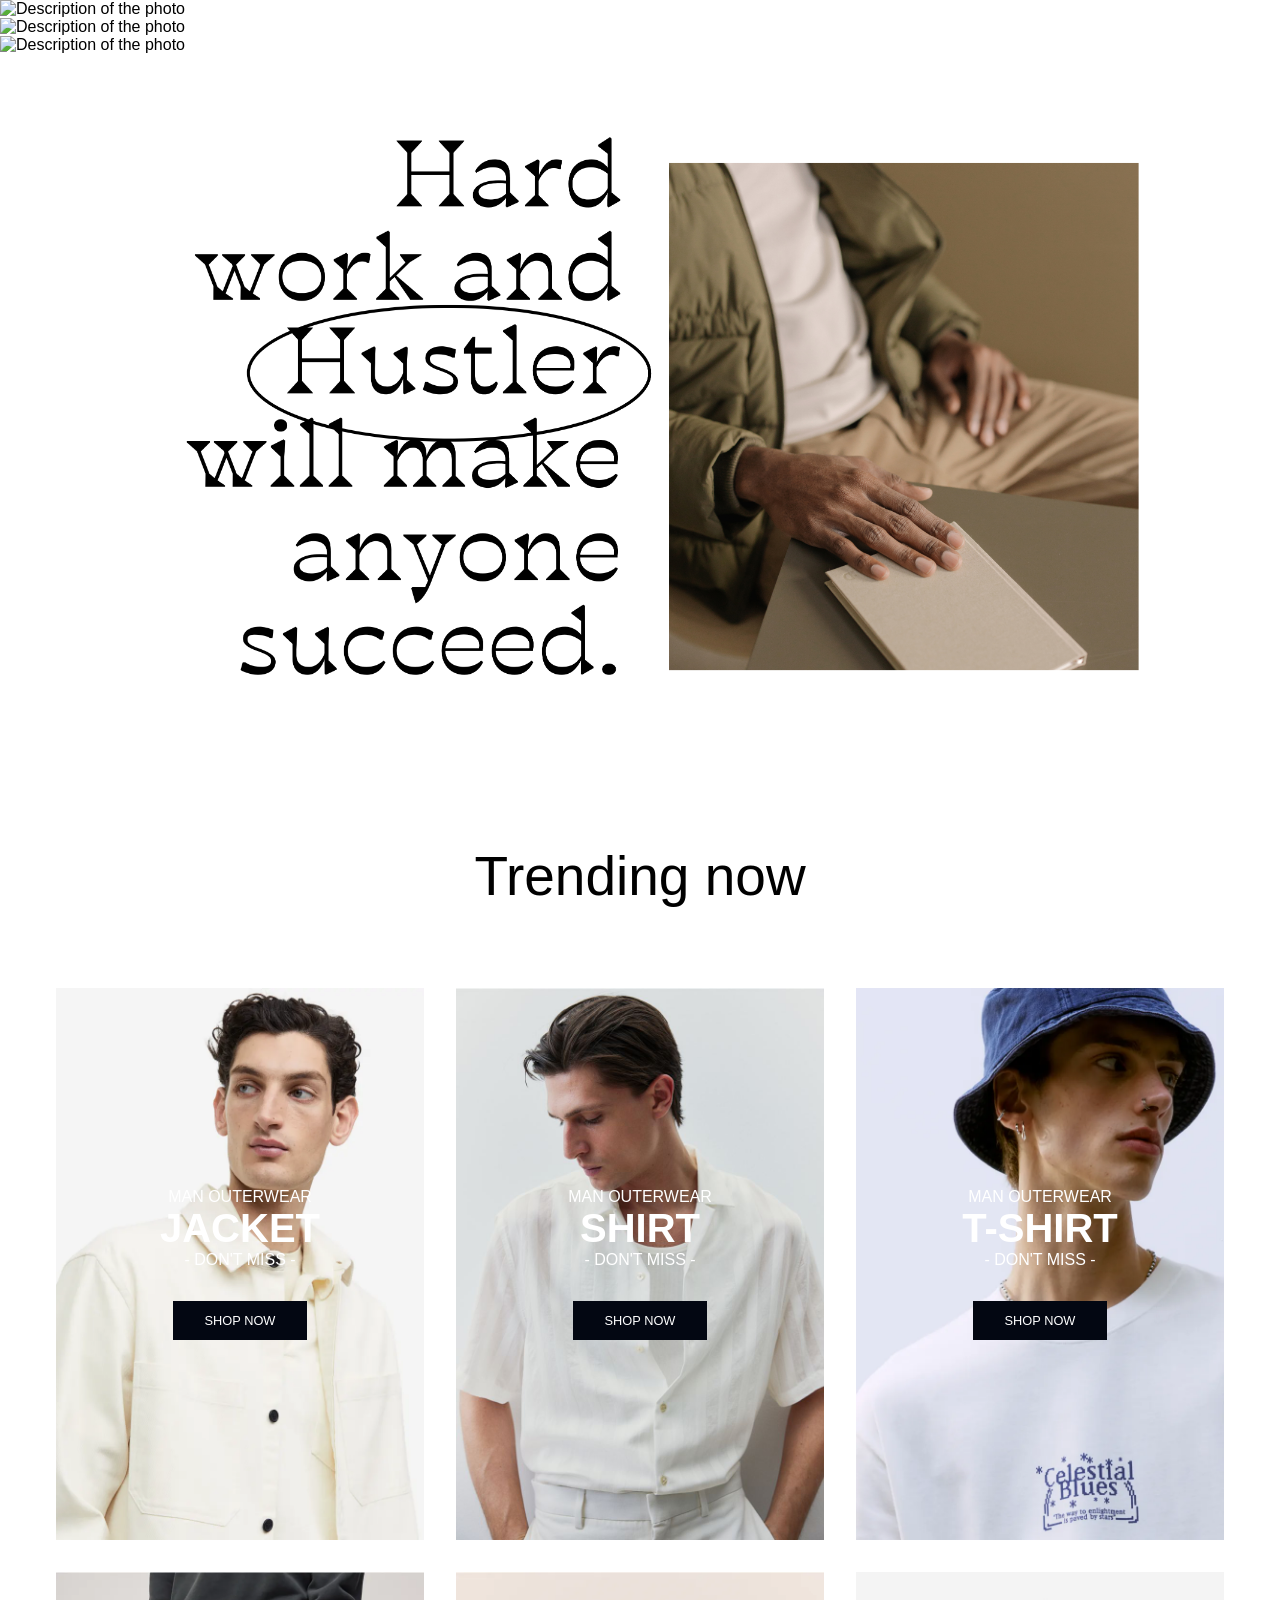
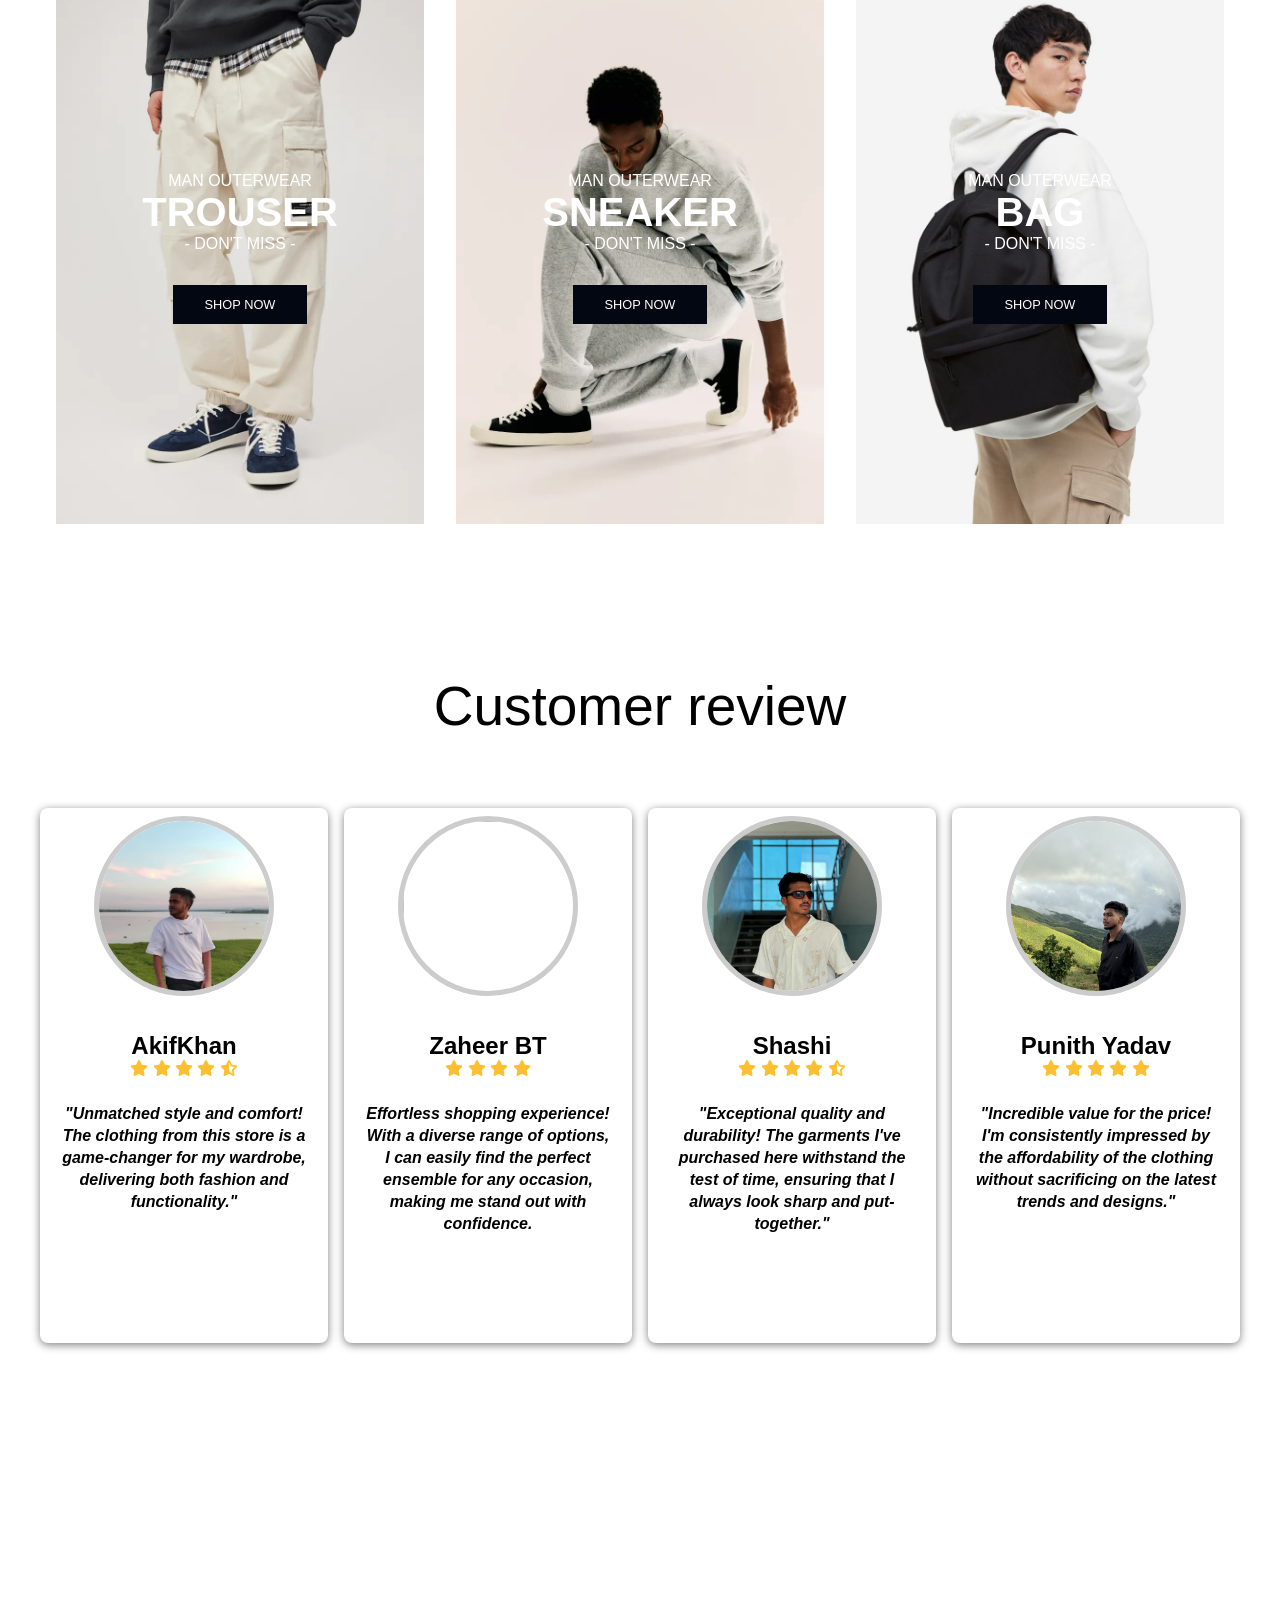
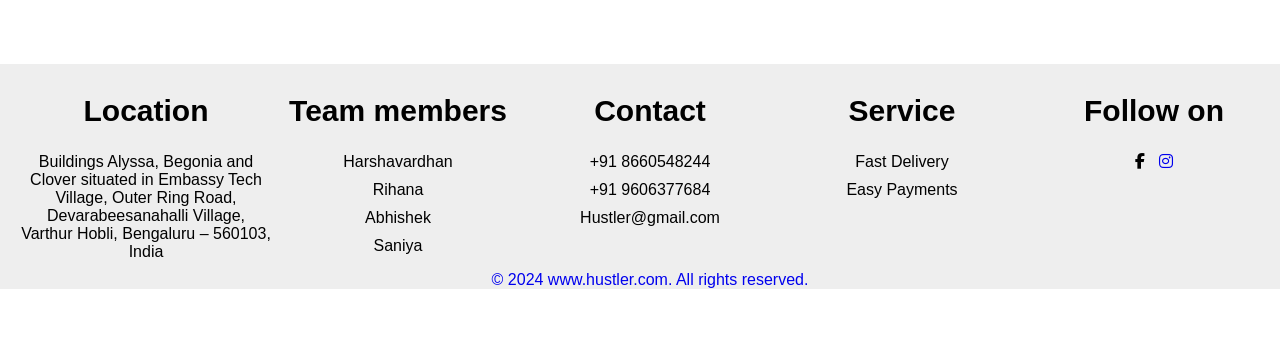
==== hustler/ind.html @ a69fc8e6 "Initial commit" ====
<!DOCTYPE html>
<html lang="en">
<head>
    <meta charset="UTF-8">
    <meta http-equiv="X-UA-Compatible" content="IE=edge">
    <meta name="viewport" content="width=device-width, initial-scale=1.0">
    <title>Hustler</title>
    <link rel="stylesheet" href="ind.css">
    <link rel="stylesheet" href="https://cdnjs.cloudflare.com/ajax/libs/font-awesome/6.1.1/css/all.min.css" integrity="sha512-KfkfwYDsLkIlwQp6LFnl8zNdLGxu9YAA1QvwINks4PhcElQSvqcyVLLD9aMhXd13uQjoXtEKNosOWaZqXgel0g==" crossorigin="anonymous" referrerpolicy="no-referrer" />
</head>
<body>







  <!--Intro-->







<img src="1.png" alt="Description of the photo" style="max-width: 100%; height: 90%;">




<img src="2.png" alt="Description of the photo" style="max-width: 100%; height: 90%;">
<img src="3.png" alt="Description of the photo" style="max-width: 100%; height: 90%;">
<img src="4.png" alt="Description of the photo" style="max-width: 100%; height: 90%;">


























































  <!--Gallery-->


<div class="gallary" id="Gallary">
    <h1 style="font-family: 'Copperplate Gothic Light', Arial, sans-serif;font-weight: normal">Trending now</h1>

   
   
    <section class="section__container sale__container">
      <div class="sale__grid">
        <div class="sale__card">
          <img src="model1.webp" alt="sale" />
          <div class="sale__content">
            <p class="sale__subtitle">MAN OUTERWEAR</p>
            <h4 class="sale__title"><span>JACKET</span> </h4>
            <p class="sale__subtitle">- DON'T MISS -</p>
			<a href="jacket.html"><button class="btn sale__btn">SHOP NOW</button></a>
          </div>
        </div>
        <div class="sale__card">
          <img src="model2.jpeg" alt="sale" />
          <div class="sale__content">
            <p class="sale__subtitle">MAN OUTERWEAR</p>
            <h4 class="sale__title"> <span>SHIRT</span> </h4>
            <p class="sale__subtitle">- DON'T MISS -</p>
            <a href="shirt.html"><button class="btn sale__btn">SHOP NOW</button></a>
          </div>
        </div>
        <div class="sale__card">
          <img src="model3.webp" alt="sale" />
          <div class="sale__content">
            <p class="sale__subtitle">MAN OUTERWEAR</p>
            <h4 class="sale__title"> <span>T-SHIRT</span> </h4>
            <p class="sale__subtitle">- DON'T MISS -</p>
            <a href="tshirt.html"><button class="btn sale__btn">SHOP NOW</button></a>
          </div>
        </div>
        <div class="sale__card">
          <img src="model4.webp" alt="sale" />
          <div class="sale__content">
            <p class="sale__subtitle">MAN OUTERWEAR</p>
            <h4 class="sale__title"> <span>TROUSER</span></h4>
            <p class="sale__subtitle">- DON'T MISS -</p>
          <a href="trouser.html"><button class="btn sale__btn">SHOP NOW</button></a>
          </div>
        </div>
        <div class="sale__card">
          <img src="model5.webp" alt="sale" />
          <div class="sale__content">
            <p class="sale__subtitle">MAN OUTERWEAR</p>
            <h4 class="sale__title"> <span>SNEAKER</span></h4>
            <p class="sale__subtitle">- DON'T MISS -</p>
            <a href="sneaker.html"><button class="btn sale__btn">SHOP NOW</button></a>
          </div>
        </div>
        <div class="sale__card">
          <img src="model6.jpeg" alt="sale" />
          <div class="sale__content">
            <p class="sale__subtitle">MAN OUTERWEAR</p>
            <h4 class="sale__title"><span>BAG</span></h4>
            <p class="sale__subtitle">- DON'T MISS -</p>
            <a href="bags.html"><button class="btn sale__btn">SHOP NOW</button></a>
          </div>
        </div>
		 </div>
    </section>
   
   
   
   
   
   
   
   
   
   
   
   
   
   
   
   
   
   
   





<!--Review-->


    <div class="review" id="Review">
  <h1 style="font-family: 'Copperplate Gothic Light', Arial, sans-serif;font-weight: normal;">Customer review</h1>
        <div class="review_box">
            <div class="review_card">

             <div class="review_profile">
                  <img src="AKIF.jpg">
                </div>

                <div class="review_text">
				<br><br>
                    <h2 class="name">AkifKhan</h2>
   

<div class="review_icon">
     <i class="fa-solid fa-star"></i>
     <i class="fa-solid fa-star"></i>
     <i class="fa-solid fa-star"></i>
     <i class="fa-solid fa-star"></i>
     <i class="fa-solid fa-star-half-stroke"></i>
</div>

                    <div class="review_social">
                        <a href="https://www.instagram.com/akifkhan_295?igsh=bnZ6ODVqeHNpdTh4">
                        <i class="fa-brands fa-instagram"></i>
                    </a>
                                            </div>

                    <p> <b> <i>
"Unmatched style and comfort! The clothing from this store is a game-changer for my wardrobe, delivering both fashion and functionality."                    </i></b></p>

                </div>

            </div>

            <div class="review_card">

                <div class="review_profile">
                    <img src="zaher.png">
                </div>

                <div class="review_text">
                    <br><br>
                    <h2 class="name">Zaheer BT</h2>

                   
<div class="review_icon">
    <i class="fa-solid fa-star"></i>
    <i class="fa-solid fa-star"></i>
    <i class="fa-solid fa-star"></i>
    <i class="fa-solid fa-star"></i>
</div>


                    <div class="review_social">
                   <a href="https://www.instagram.com/zaheerbt_157?igsh=MXR4MmJmMjNrZ20wNw==">

                        <i class="fa-brands fa-instagram"></i>
						</a>
                                          </div>

                  
         <p> <b> <i>
Effortless shopping experience! With a diverse range of options, I can easily find the perfect ensemble for any occasion, making me stand out with confidence.      </i></b></p>
                    

                </div>

            </div>

            <div class="review_card">

                <div class="review_profile">
                    <img src="shashi.jpg">
                </div>

                <div class="review_text">
                    <br><br>
                    <h2 class="name">Shashi</h2>

                    <div class="review_icon">
                        <i class="fa-solid fa-star"></i>
                        <i class="fa-solid fa-star"></i>
                        <i class="fa-solid fa-star"></i>
                        <i class="fa-solid fa-star"></i>
                        <i class="fa-solid fa-star-half-stroke"></i>
                    </div>












                      <div class="review_social">
                        <a href="https://www.instagram.com/shashiii_2003?igsh=MXM2ajkzcmhzNWcwag==">
                        <i class="fa-brands fa-instagram"></i>
                    </a>
                    </div>

                    <p>
                        <b> <i>"Exceptional quality and durability! The garments I've purchased here withstand the test of time, ensuring that I always look sharp and put-together."
</b>
                        </i></p>

                </div>

            </div>

                       <div class="review_card">

                <div class="review_profile">
                    <img src="punith.jpg">
                </div>

                <div class="review_text">
                    <br><br>
                    <h2 class="name">Punith Yadav</h2>
   


                    <div class="review_icon">
                        <i class="fa-solid fa-star"></i>
                        <i class="fa-solid fa-star"></i>
                        <i class="fa-solid fa-star"></i>
                        <i class="fa-solid fa-star"></i>
                        <i class="fa-solid fa-star"></i>
                    </div>

                    <div class="review_social">
                        <a href="https://www.instagram.com/kingteen_punith?igsh=ZG93NGpiZnFpcmoz">
                        <i class="fa-brands fa-instagram"></i>
                    </a>
                    </div>

                    <p>
                        <b> <i>"Incredible value for the price! I'm consistently impressed by the affordability of the clothing without sacrificing on the latest trends and designs."


</b>
                        </i></p>

                </div>

            </div>
        </div>

    </div>
<!--Footer-->

    <footer>
        <div class="footer_main">

            <div class="footer_tag">
                <h2>Location</h2>
                <p>Buildings Alyssa,
Begonia and Clover situated in Embassy Tech Village,
Outer Ring Road,
Devarabeesanahalli Village,
Varthur Hobli,
Bengaluru – 560103, India</p>
            </div>

            <div class="footer_tag">
                <h2>Team members</h2>
                <p>Harshavardhan</p>
                <p>Rihana</p>
                <p>Abhishek</p>
				<p>Saniya</p>
				
			
            </div>

            <div class="footer_tag">
                <h2>Contact </h2>
                <p>+91 8660548244  </p>
                <p>+91 9606377684</p>
                <p>Hustler@gmail.com</p>
            </div>

            <div class="footer_tag">
                <h2> Service</h2>
                <p>Fast Delivery</p>
                <p>Easy Payments</p>
            </div>

            <div class="footer_tag">
                <h2>Follow on</h2>
                <i class="fa-brands fa-facebook-f"></i>
  <a href="https://www.instagram.com/hustler.co.ind?igsh=MXA5ZW1qNnNnZ2Nrbw==">

                <i class="fa-brands fa-instagram"></i>
                            </div>

        </div>
<center>
                             <p>© 2024 www.hustler.com. All rights reserved.</p>
</center>
            </footer>



</body>
</html>
---- hustler/ind.css ----
/*Gallary*/

.gallary{
    width: 100%;
    padding: 70px 0;
}

.gallary h1{
    font-size: 55px;
    display: flex;
    align-items: center;
    justify-content: center;
}

.gallary h1 span{
    margin-left: 15px;
    color: #fac031;
    font-family: mv boli;
}

.gallary h1 span::after{
    content: '';
    width: 100%;
    height: 2px;
    background: #fac031;
    display: block;
    position: relative;
    bottom: 15px;
}

.gallary .gallary_image_box{
    width: 95%;
    margin: 10px auto;
    display: grid;
    grid-template-columns: 1fr 1fr 1fr;
    grid-gap: 10px;
}

.gallary .gallary_image_box .gallary_image{
    display: flex;
    align-items: center;
    justify-content: center;
    background: black;
}

.gallary .gallary_image_box .gallary_image img{
    width: 100%;
    transition: .3s;
}

.gallary .gallary_image_box .gallary_image:hover img{
    opacity: 0.4;
}

.gallary .gallary_image_box .gallary_image h3{
    position: absolute;
    font-size: 35px;
    margin-bottom: 130px;
    color: #fac031;
    font-family: polo;
    z-index: 5;
    opacity: 0;
    transition: 0.3s;
}

.gallary .gallary_image_box .gallary_image:hover h3{
    opacity: 1;
}

.gallary .gallary_image_box .gallary_image p{
    position: absolute;
    width: 400px;
    margin-top: 30px;
    text-align: center;
    color: white;
    line-height: 22px;
    opacity: 0;
    z-index: 5;
    transition: 0.3s;
}

.gallary .gallary_image_box .gallary_image:hover p{
    opacity: 1;
}

.gallary .gallary_image_box .gallary_image .gallary_btn{
    position: absolute;
    margin-top: 180px;
    color: #000;
    background: #fac031;
    padding: 7px 25px;
    text-decoration: none;
    opacity: 0;
    transform: translateY(45px);
    z-index: 5;
    transition: 0.3s;
}

.gallary .gallary_image_box .gallary_image:hover .gallary_btn{
    opacity: 1;
    transform: translateY(0);
}

























/*Review*/

.review{
    width: 100%;
    height: 100vh;
    padding: 70px 0;
}

.review h1{
    font-size: 55px;
    display: flex;
    align-items: center;
    justify-content: center;
}

.review h1 span{
    margin-left: 15px;
    color: #fac031;
    font-family: mv boli;
}

.review h1 span::after{
    content: '';
    width: 100%;
    height: 2px;
    background: #fac031;
    position: relative;
    bottom: 15px;
    display: block;
}

.review .review_box{
    width: 95%;
    margin: 70px auto;
    display: flex;
}

.review .review_box .review_card{
    width: 350px;
    height: 535px;
    box-shadow: 0 2px 8px rgba(0,0,0,0.5);
    border-radius: 8px;
    padding: 8px 20px;
    margin: 0 8px;
}

.review .review_box .review_card .review_profile{
    display: flex;
    align-items: center;
    justify-content: center;
    position: relative;
    transition: 0.3s;
}

.review .review_box .review_card:hover .review_profile{
    transform: translateY(-60px);
}

.review .review_box .review_card .review_profile img{
    width: 180px;
    height: 180px;
    object-fit: cover;
    object-position: center;
    border-radius: 50%;
    border: 5px solid #cccccc;
}

.review .review_box .review_card .review_text{
    text-align: center;
}

.review .review_box .review_card .review_text .name{
    color: #000;
    transition: 0.3s;
}

.review .review_box .review_card:hover .review_text .name{
    transform: translateY(-50px);
}

.review .review_box .review_card .review_text .review_icon{
    color: #fac031;
    transition: 0.3s;
}

.review .review_box .review_card:hover .review_text .review_icon{
    transform: translateY(-30px);
}

.review .review_box .review_card .review_text .review_social i{
    margin: 5px 1px;
    font-size: 15px;
    opacity: 0;
    cursor: pointer;
    transition: 0.3s;
}

.review .review_box .review_card:hover .review_text .review_social i{
    opacity: 1;
    transform: translateY(-8px);
}

.review .review_box .review_card .review_text p{
    text-align: center;
    line-height: 22px;
    transition: 0.3s;
}

.review .review_box .review_card:hover .review_text p{
    margin-top: 5px;
}

/*Footer*/

footer{
    width: 100%;
    padding: 30px 0 0 20px;
    background: #eeeeee;
    margin-top: 160px;

}

footer .footer_main{
    display: grid;
    grid-template-columns: 1fr 1fr 1fr 1fr 1fr;
}

footer .footer_main .footer_tag{
    text-align: center;
}

footer .footer_main .footer_tag h2{
    color: #000;
    margin-bottom: 25px;
    font-size: 30px;
}

footer .footer_main .footer_tag p{
    margin: 10px 0;
}

footer .footer_main .footer_tag i{
    margin: 0 5px;
    cursor: pointer;
}

footer .footer_main .footer_tag i:hover{
    color: #fac031;
}

footer .end{
    display: flex;
    align-items: center;
    justify-content: center;
    padding: 15px;
}

footer .end span{
    color: #eeeeee;
    margin-left: 10px;
}

::-webkit-scrollbar{
    width: 13px;
}

::-webkit-scrollbar-track{
    border-radius: 15px;
    box-shadow: inset 0 0 5px rgba(0,0,0,0.5);
}

::-webkit-scrollbar-thumb{
    background: #eeeeee;
    border-radius: 15px;
}









@import url("https://fonts.googleapis.com/css2?family=Montserrat:wght@400;500;600;700&display=swap");

:root {
  --primary-color: #f1faff;
  --text-dark: #030712;
  --text-light: #6b7280;
  --extra-light: #fbfbfb;
  --white: #ffffff;
  --max-width: 1200px;
}

* {
  padding: 0;
  margin: 0;
  box-sizing: border-box;
}

.section__container {
  max-width: var(--max-width);
  margin: auto;
  padding: 5rem 1rem;
}

.section__title {
  padding-bottom: 0.5rem;
  margin-bottom: 4rem;
  text-align: center;
  font-size: 2rem;
  font-weight: 600;
  color: var(--text-dark);
  position: relative;
}

.section__title::after {
  content: "";
  position: absolute;
  left: 50%;
  bottom: 0;
  transform: translateX(-50%);
  height: 3px;
  width: 75px;
  background-color: var(--text-dark);
}

.btn {
  padding: 0.75rem 2rem;
  font-size: 0.8rem;
  outline: none;
  border: none;
  cursor: pointer;
  transition: 0.3s;
}

a {
  text-decoration: none;
}

img {
  width: 100%;
  display: block;
}

body {
  font-family: "Montserrat", sans-serif;
}

.header__bar {
  padding: 0.5rem;
  font-size: 0.8rem;
  text-align: center;
  background-color: var(--text-dark);
  color: var(--white);
}

.nav__container {
  padding: 2rem 1rem;
  display: flex;
  align-items: center;
  justify-content: space-between;
}

.nav__logo {
  font-size: 1.5rem;
  font-weight: 700;
  color: var(--text-dark);
}

.nav__links {
  list-style: none;
  display: flex;
  align-items: center;
  gap: 1rem;
}

.link a {
  padding: 0 0.5rem;
  font-size: 0.9rem;
  font-weight: 600;
  color: var(--text-light);
  transition: 0.3s;
}

.link a:hover {
  color: var(--text-dark);
}

.nav__icons {
  display: flex;
  gap: 1rem;
}

.nav__icons span {
  font-size: 1.25rem;
  cursor: pointer;
}

header {
  margin-top: 10rem;
  background-color: var(--primary-color);
}

.header__container {
  display: grid;
  grid-template-columns: repeat(2, 1fr);
  gap: 2rem;
}

.header__content p {
  font-size: 0.8rem;
  font-weight: 600;
  color: var(--text-light);
  margin-bottom: 0.5rem;
}

.header__content h1 {
  font-size: 3rem;
  font-weight: 400;
  margin-bottom: 2rem;
  color: var(--text-dark);
}

.header__content .btn {
  background-color: var(--text-dark);
  color: var(--white);
}

.header__image {
  position: relative;
}

.header__image img {
  max-width: 400px;
  position: absolute;
  bottom: -5rem;
}

.collection__container {
  position: relative;
}

.collection__container img {
  max-width: 400px;
  margin: auto;
}

.collection__content {
  position: absolute;
  top: 50%;
  left: 2rem;
  transform: translateY(-50%);
}

.collection__content .section__title {
  margin-bottom: 2rem;
}

.collection__content p {
  font-size: 0.9rem;
  color: var(--text-light);
  margin-bottom: 0.5rem;
}

.collection__content h4 {
  font-size: 1.2rem;
  font-weight: 600;
  margin-bottom: 1rem;
}

.collection__content .btn {
  border: 1px solid var(--text-dark);
  color: var(--text-dark);
  background-color: var(--white);
}

.collection__content .btn:hover {
  background-color: var(--text-dark);
  color: var(--white);
}

.sale__grid {
  display: grid;
  grid-template-columns: repeat(3, 1fr);
  gap: 2rem;
}

.sale__card {
  position: relative;
  overflow: hidden;
}

.sale__content {
  position: absolute;
  top: 50%;
  left: 50%;
  transform: translate(-50%, -50%);
  width: 100%;
  color: var(--white);
  text-align: center;
}

.sale__title {
  font-size: 2rem;
  font-weight: 600;
}

.sale__title span {
  font-size: 2.5rem;
}

.sale__subtitle {
  font-size: 1rem;
}

.sale__btn {
  margin-top: 2rem;
  color: var(--white);
  background-color: var(--text-dark);
}

.sale__card::before {
  position: absolute;
  content: "";
  height: 100%;
  width: 100%;
  top: -100%;
  left: 0;
  background-color: rgba(0, 0, 0, 0.5);
  transition: 0.5s;
}

.sale__card:hover::before {
  top: 0;
}

.sale__card:hover .sale__btn {
  color: var(--text-dark);
  background-color: var(--white);
}

.musthave__nav {
  display: flex;
  align-items: center;
  justify-content: center;
  gap: 2rem;
  flex-wrap: wrap;
  margin-bottom: 2rem;
}

.musthave__nav a {
  font-size: 1rem;
  font-weight: 600;
  color: var(--text-light);
  transition: 0.3s;
}

.musthave__nav a:hover {
  color: var(--text-dark);
}

.musthave__grid {
  display: grid;
  grid-template-columns: repeat(4, 1fr);
  gap: 2rem;
}

.musthave__card {
  display: grid;
  gap: 0.5rem;
  color: var(--text-dark);
}

.musthave__card h4 {
  font-size: 1rem;
  font-weight: 600;
}

.musthave__card p {
  font-size: 0.9rem;
  font-weight: 500;
  margin-bottom: 1rem;
}

.musthave__card p del {
  font-weight: 400;
  color: var(--text-light);
}

.news {
  background-color: var(--extra-light);
}

.news__grid {
  display: grid;
  grid-template-columns: repeat(3, 1fr);
  gap: 2rem;
}

.news__details {
  padding: 1rem;
  display: grid;
  gap: 1rem;
  text-align: center;
}

.news__details p {
  font-size: 0.8rem;
  color: var(--text-light);
}

.news__details p i {
  font-size: 0.5rem;
  color: var(--text-light);
  padding: 0.5rem;
}

.news__details p span {
  font-weight: 600;
}

.news__details h4 {
  font-size: 1.2rem;
  font-weight: 600;
  color: var(--text-dark);
}

.news__details a i {
  font-size: 1.2rem;
  color: var(--text-light);
  transition: 0.3s;
}

.news__details a:hover i {
  color: var(--text-dark);
}

.brands__container {
  display: grid;
  grid-template-columns: repeat(6, 1fr);
  gap: 2rem;
}

.brand__image {
  display: flex;
  align-items: center;
  justify-content: center;
  opacity: 0.5;
  cursor: pointer;
  transition: 0.3s;
}

.brand__image img {
  max-width: 120px;
}

.brand__image:hover {
  opacity: 1;
}

.footer__container {
  display: grid;
  grid-template-columns: repeat(4, 1fr);
  gap: 2rem;
}

.footer__heading {
  color: var(--text-light);
  font-size: 1rem;
  font-weight: 600;
  padding-bottom: 1rem;
  margin-bottom: 2rem;
  position: relative;
}

.footer__heading::after {
  content: "";
  position: absolute;
  left: 0;
  bottom: 0;
  height: 2px;
  width: 50px;
  background-color: var(--text-light);
}

.footer__col p {
  font-size: 0.9rem;
  font-weight: 500;
  margin-bottom: 1rem;
  color: var(--text-light);
  cursor: pointer;
  transition: 0.3s;
}

.footer__col p:hover {
  color: var(--text-dark);
}

.footer__col p i {
  font-size: 1rem;
  margin-right: 0.5rem;
}

.instagram__grid {
  display: grid;
  grid-template-columns: repeat(3, 1fr);
  gap: 1rem;
}

.footer__bar {
  padding: 2rem 1rem;
  display: grid;
  grid-template-columns: repeat(2, 1fr);
  align-items: center;
  gap: 2rem;
}

.copyright {
  font-size: 0.9rem;
  font-weight: 500;
  color: var(--text-light);
}

.footer__form {
  display: flex;
  align-items: center;
  justify-content: flex-end;
}

.footer__form form {
  width: 100%;
  max-width: 400px;
  display: flex;
  align-items: center;
}

.footer__form input {
  width: 100%;
  padding: 0.75rem 1rem;
  outline: none;
  border: none;
  border-bottom: 1px solid var(--text-dark);
  font-size: 0.8rem;
}

.footer__form .btn {
  background-color: var(--text-dark);
  color: var(--white);
}

@media (width < 900px) {
  header {
    margin-top: 5rem;
  }

  .sale__grid {
    grid-template-columns: repeat(2, 1fr);
  }

  .musthave__grid {
    grid-template-columns: repeat(3, 1fr);
    gap: 1rem;
  }

  .news__grid {
    grid-template-columns: repeat(2, 1fr);
  }

  .brands__container {
    grid-template-columns: repeat(3, 1fr);
  }

  .instagram__grid {
    grid-template-columns: repeat(2, 1fr);
  }

  .footer__bar {
    grid-template-columns: repeat(1, 1fr);
  }

  .copyright {
    text-align: center;
  }

  .footer__form {
    justify-content: center;
  }
}

@media (width < 600px) {
  .nav__links {
    display: none;
  }

  header {
    margin-top: 0;
  }

  .header__container {
    grid-template-columns: repeat(1, 1fr);
  }

  .header__image {
    display: none;
  }

  .sale__grid {
    grid-template-columns: repeat(1, 1fr);
  }

  .musthave__grid {
    grid-template-columns: repeat(2, 1fr);
  }

  .news__grid {
    grid-template-columns: repeat(1, 1fr);
  }

  .brands__container {
    grid-template-columns: repeat(2, 1fr);
  }

  .footer__container {
    grid-template-columns: repeat(2, 1fr);
  }
}
 .button-link {
     margin-top: 2rem;
  color: var(--white);
  background-color: var(--text-dark);
  }
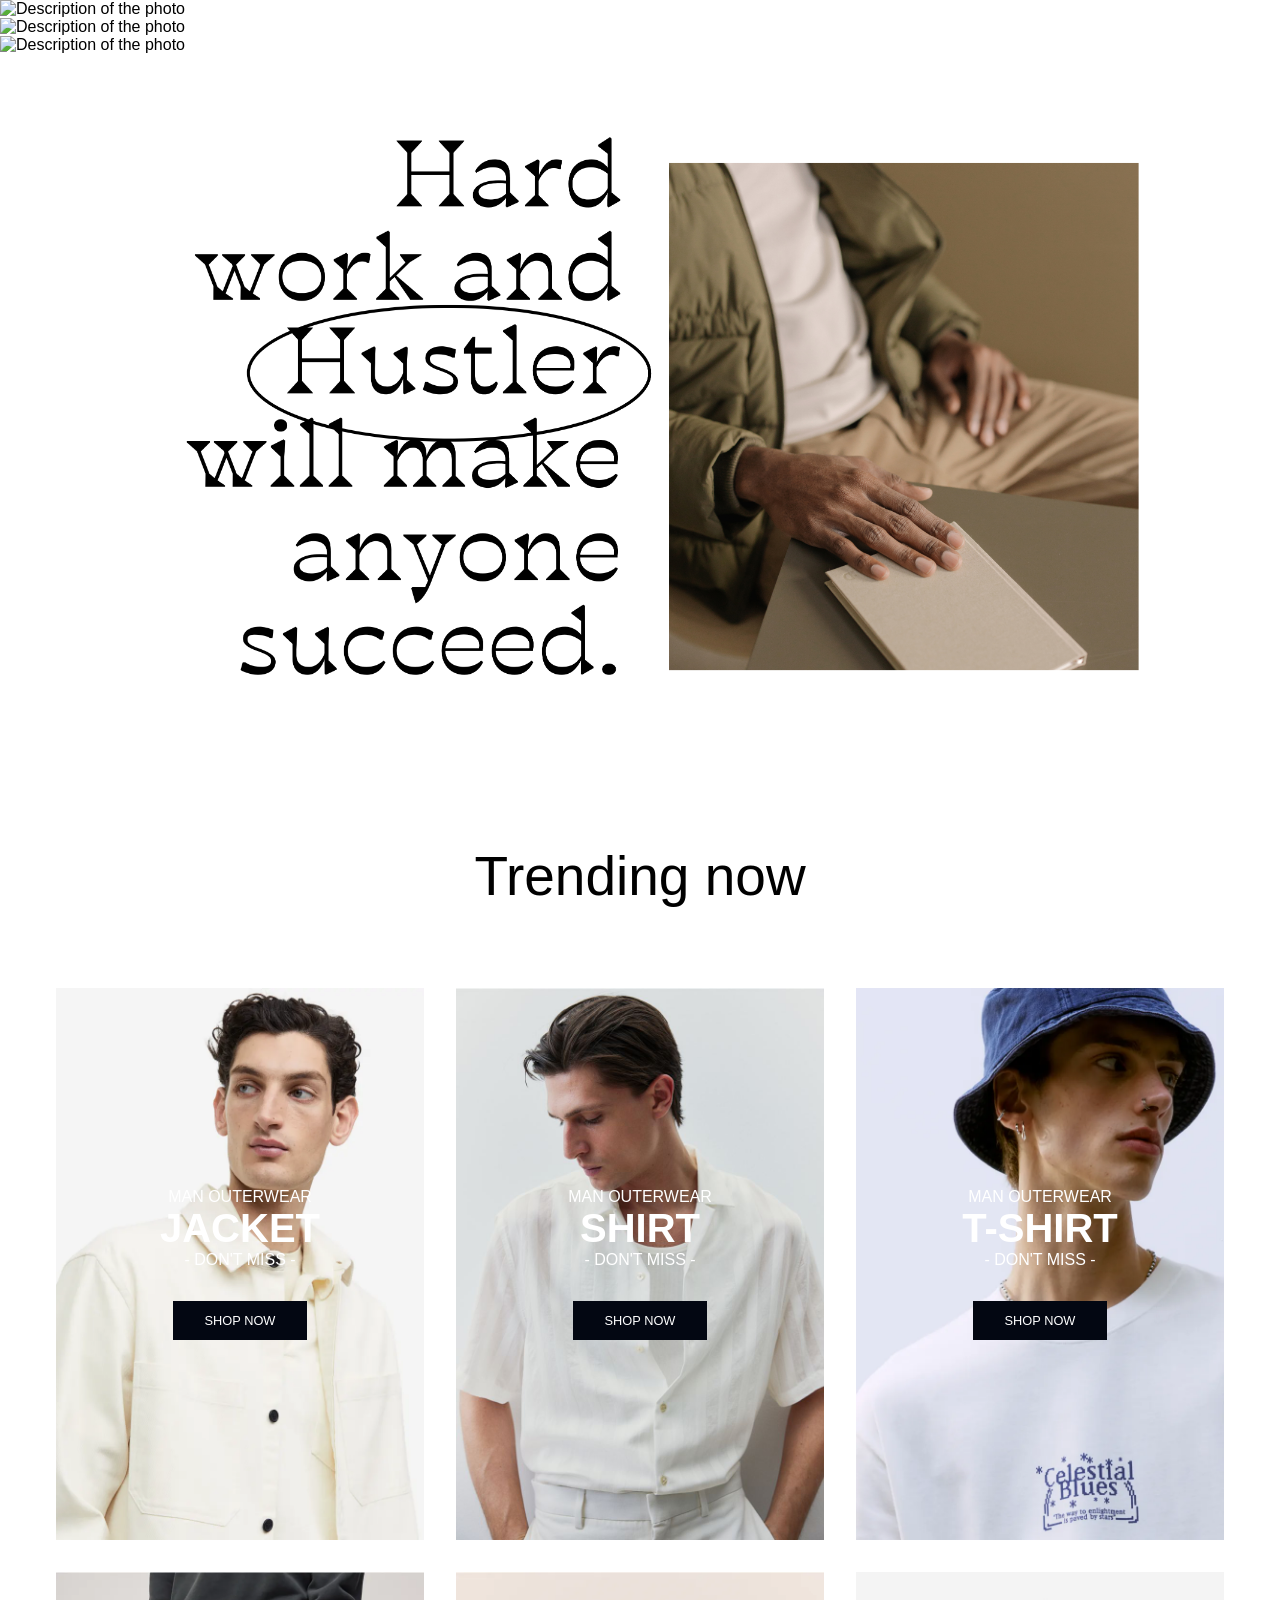
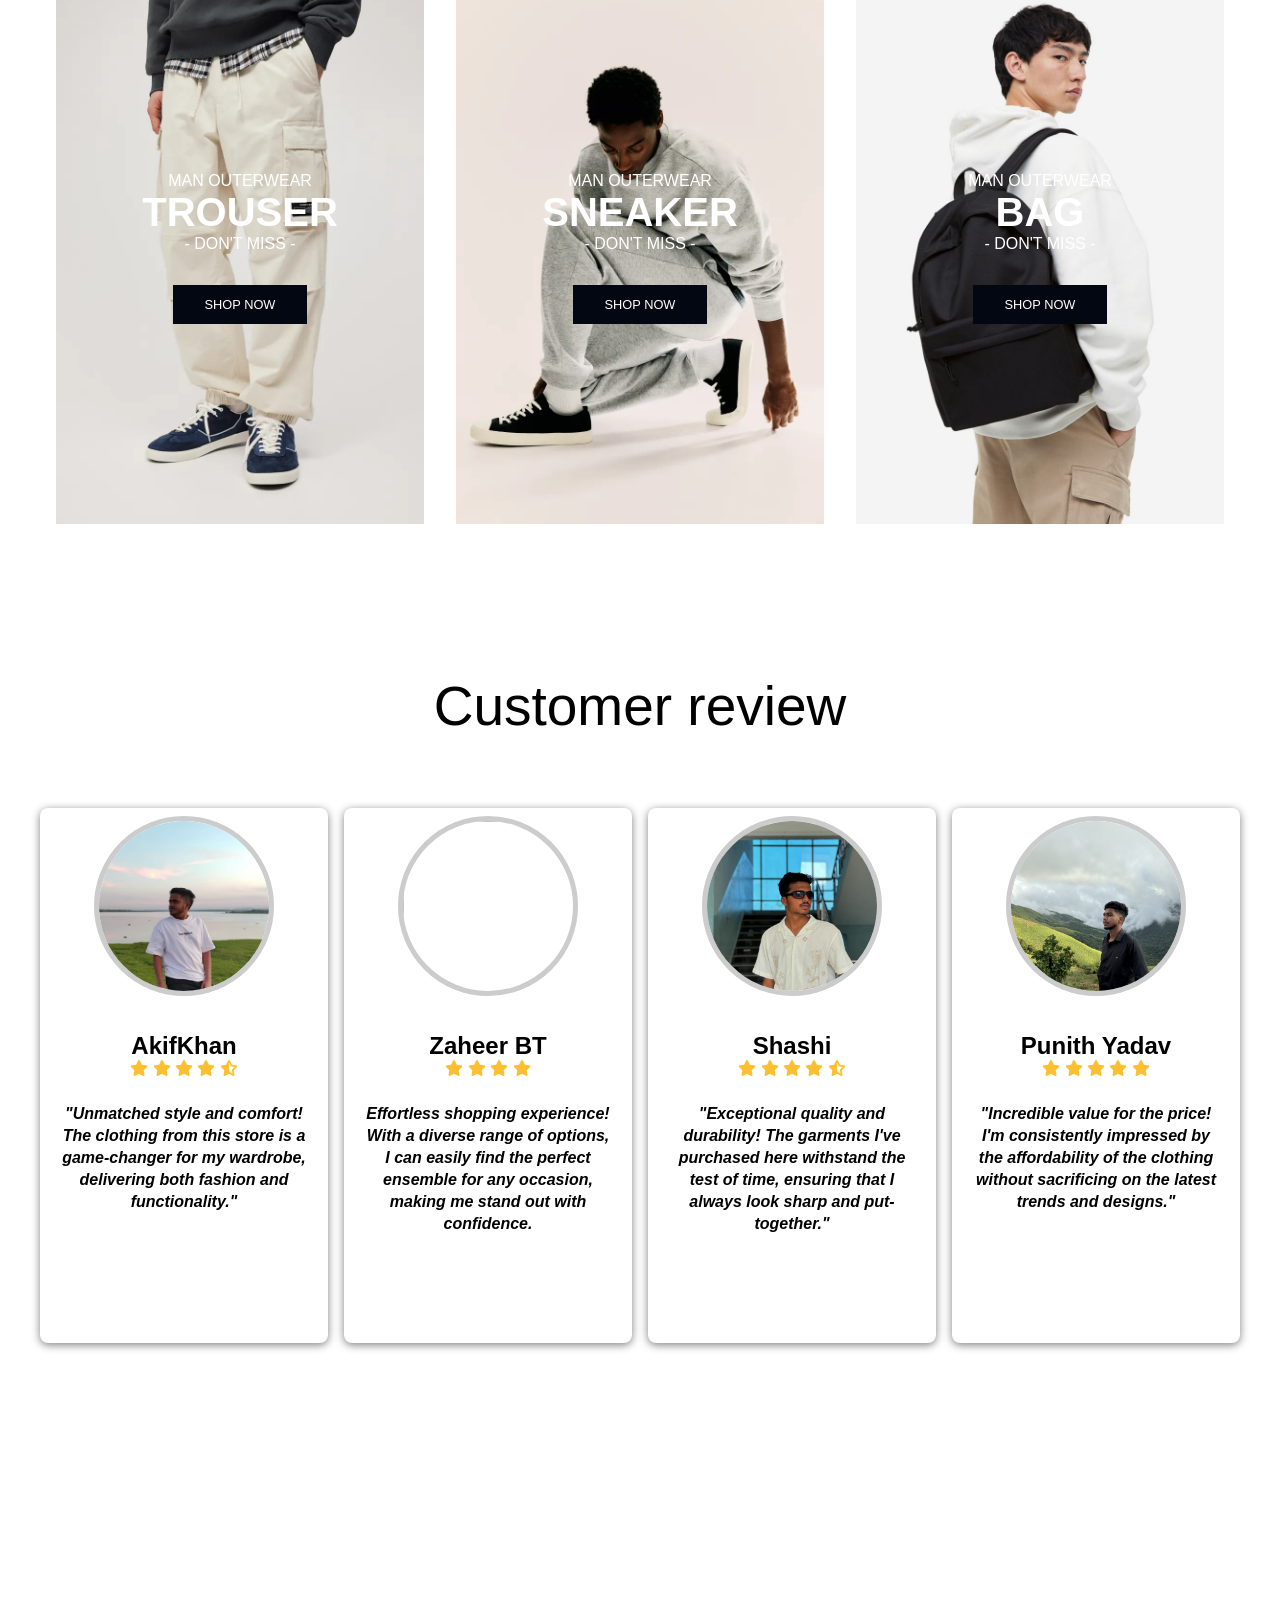
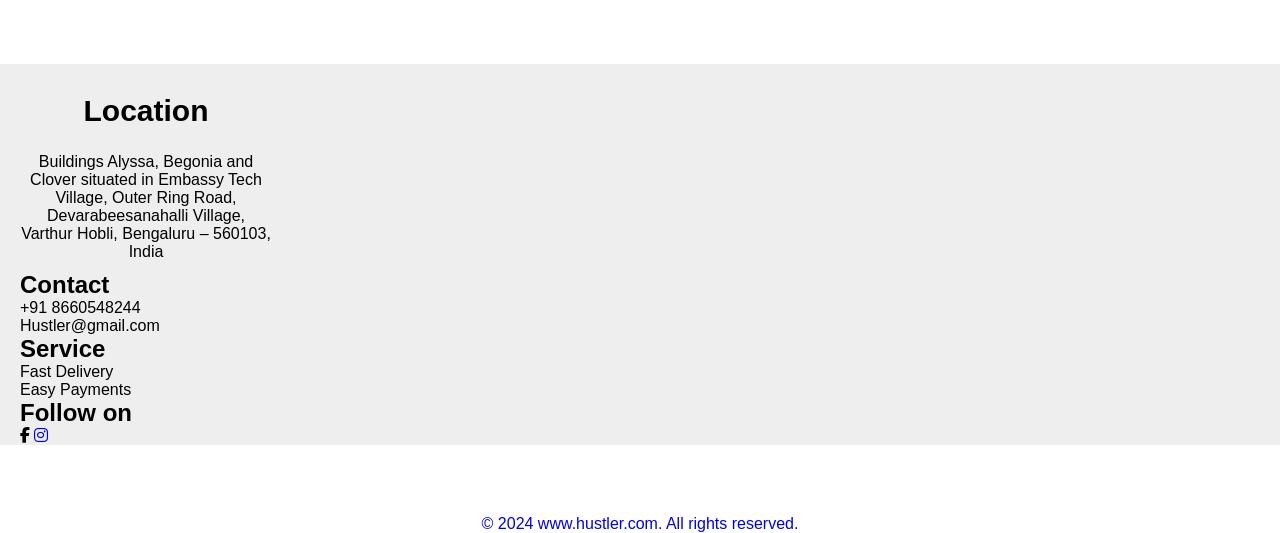
==== commit f4c3d93c: "Update ind.html" ====
--- a/hustler/ind.html
+++ b/hustler/ind.html
@@ -351,20 +351,14 @@
 Bengaluru – 560103, India</p>
             </div>
 
-            <div class="footer_tag">
-                <h2>Team members</h2>
-                <p>Harshavardhan</p>
-                <p>Rihana</p>
-                <p>Abhishek</p>
-				<p>Saniya</p>
-				
+           
 			
             </div>
 
             <div class="footer_tag">
                 <h2>Contact </h2>
                 <p>+91 8660548244  </p>
-                <p>+91 9606377684</p>
+               
                 <p>Hustler@gmail.com</p>
             </div>
 
@@ -391,4 +385,4 @@
 
 
 </body>
-</html>+</html>
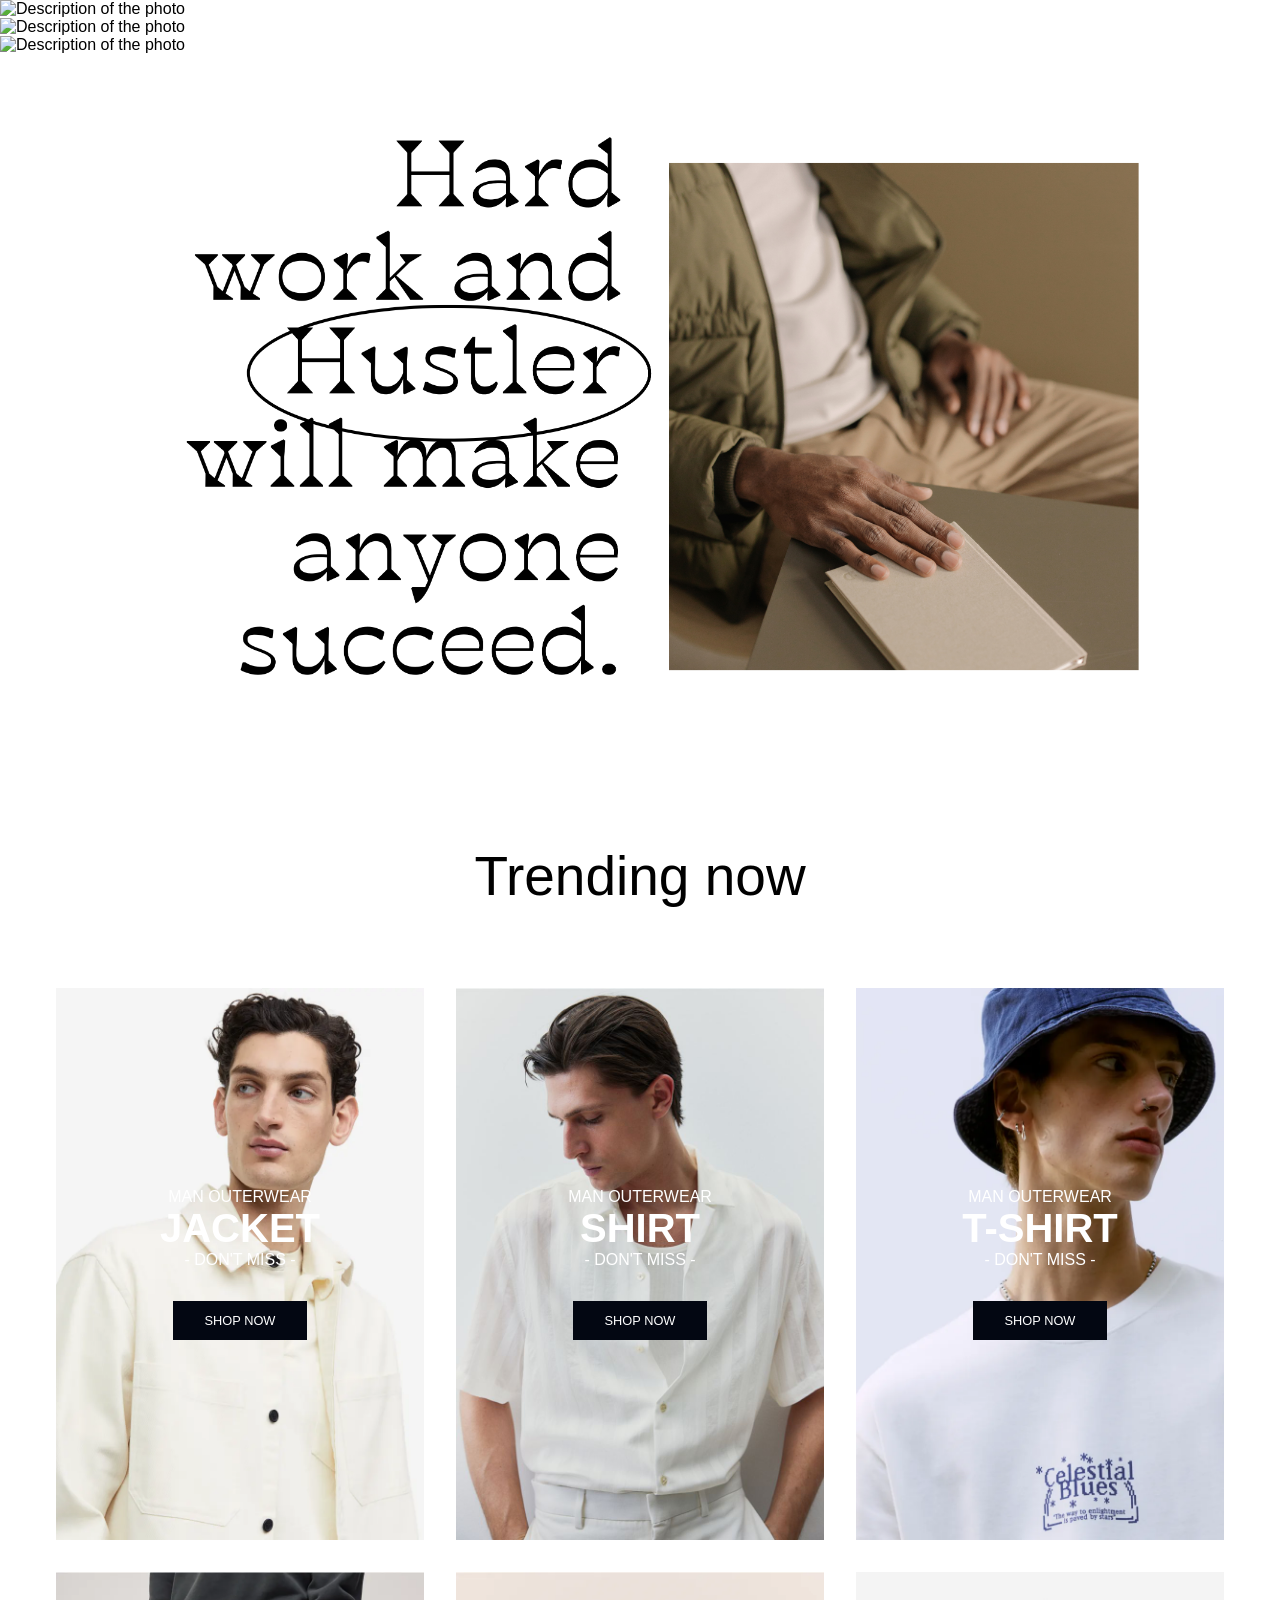
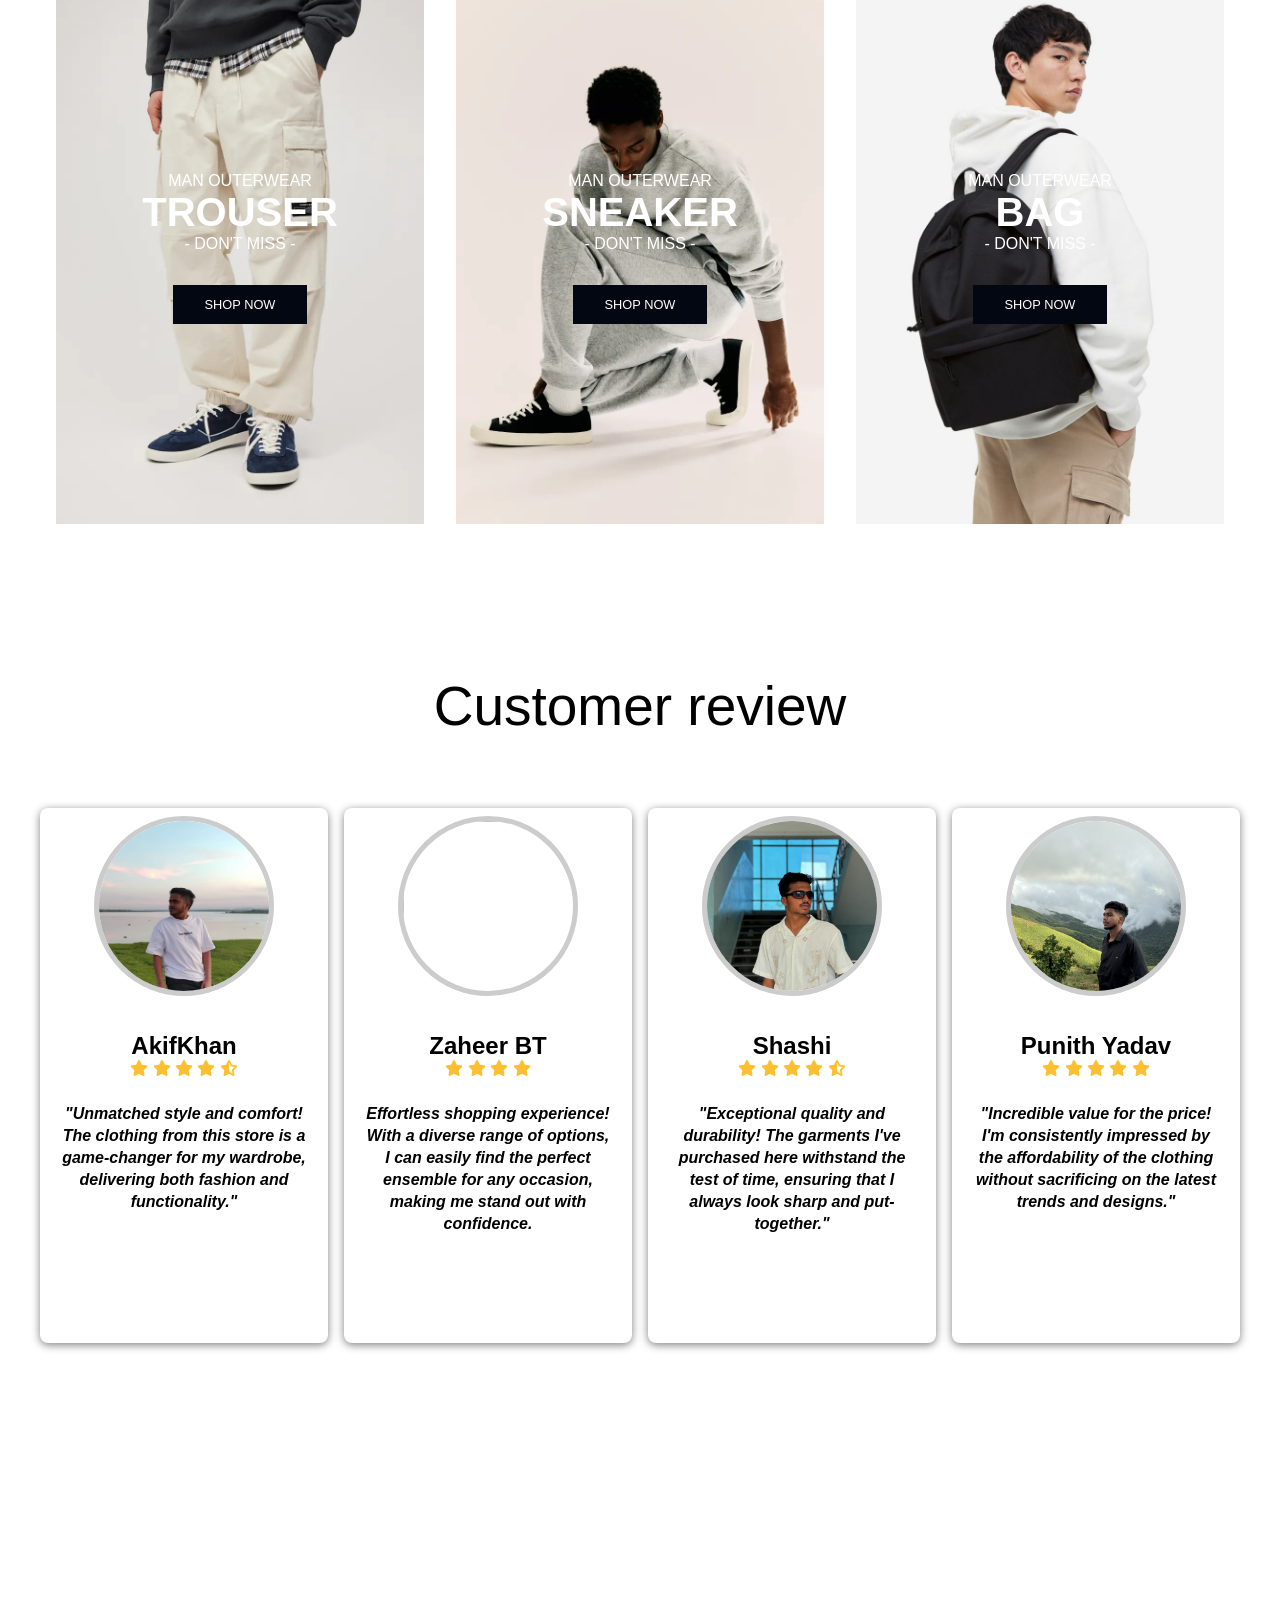
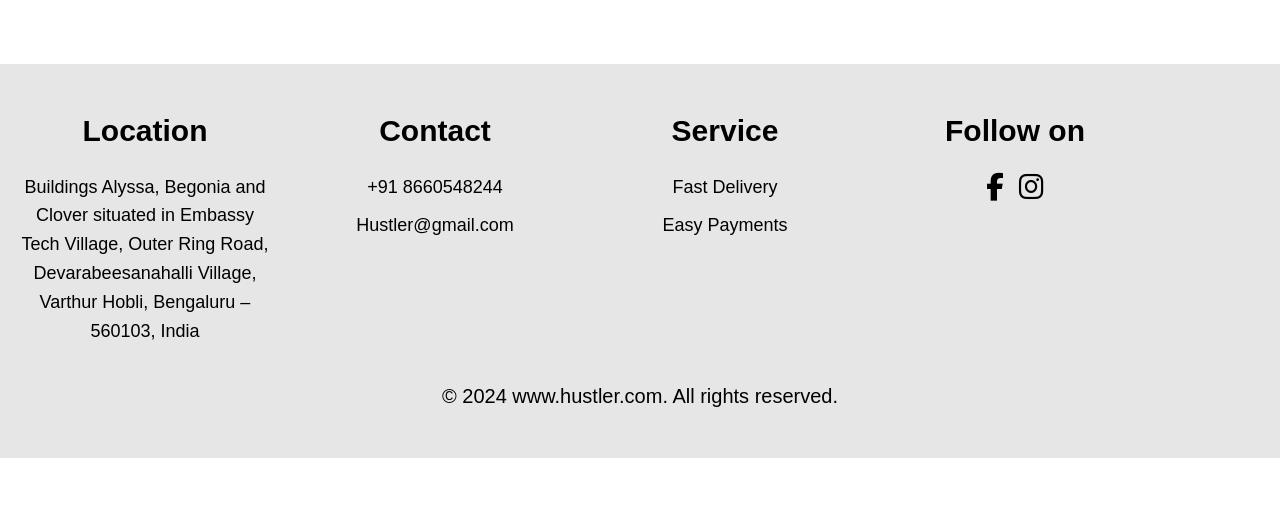
==== commit 3c3f2587: "Update ind.html" ====
--- a/hustler/ind.html
+++ b/hustler/ind.html
@@ -339,49 +339,92 @@
 <!--Footer-->
 
     <footer>
-        <div class="footer_main">
-
-            <div class="footer_tag">
-                <h2>Location</h2>
-                <p>Buildings Alyssa,
-Begonia and Clover situated in Embassy Tech Village,
-Outer Ring Road,
-Devarabeesanahalli Village,
-Varthur Hobli,
-Bengaluru – 560103, India</p>
-            </div>
-
-           
-			
-            </div>
-
-            <div class="footer_tag">
-                <h2>Contact </h2>
-                <p>+91 8660548244  </p>
-               
-                <p>Hustler@gmail.com</p>
-            </div>
-
-            <div class="footer_tag">
-                <h2> Service</h2>
-                <p>Fast Delivery</p>
-                <p>Easy Payments</p>
-            </div>
-
-            <div class="footer_tag">
-                <h2>Follow on</h2>
-                <i class="fa-brands fa-facebook-f"></i>
-  <a href="https://www.instagram.com/hustler.co.ind?igsh=MXA5ZW1qNnNnZ2Nrbw==">
-
-                <i class="fa-brands fa-instagram"></i>
-                            </div>
-
-        </div>
-<center>
-                             <p>© 2024 www.hustler.com. All rights reserved.</p>
-</center>
-            </footer>
-
+  <div class="footer_main">
+
+    <div class="footer_tag">
+      <h2>Location</h2>
+      <p>
+        Buildings Alyssa, Begonia and Clover situated in Embassy Tech Village,
+        Outer Ring Road, Devarabeesanahalli Village,
+        Varthur Hobli, Bengaluru – 560103, India
+      </p>
+    </div>
+
+    <div class="footer_tag">
+      <h2>Contact</h2>
+      <p>+91 8660548244</p>
+      <p>Hustler@gmail.com</p>
+    </div>
+
+    <div class="footer_tag">
+      <h2>Service</h2>
+      <p>Fast Delivery</p>
+      <p>Easy Payments</p>
+    </div>
+
+    <div class="footer_tag">
+      <h2>Follow on</h2>
+      <i class="fa-brands fa-facebook-f"></i>
+      <a href="https://www.instagram.com/hustler.co.ind" target="_blank">
+        <i class="fa-brands fa-instagram"></i>
+      </a>
+    </div>
+
+  </div>
+
+  <p class="footer_copy">
+    © 2024 www.hustler.com. All rights reserved.
+  </p>
+</footer>
+
+<style>
+footer {
+  background: #e6e6e6;
+  padding: 50px 20px;
+}
+
+.footer_main {
+  display: flex;
+  justify-content: space-around;
+  align-items: flex-start;
+  flex-wrap: wrap;
+  gap: 40px;
+  text-align: center;
+}
+
+.footer_tag {
+  width: 250px;
+}
+
+.footer_tag h2 {
+  font-size: 32px;
+  margin-bottom: 20px;
+  font-weight: bold;
+}
+
+.footer_tag p {
+  font-size: 18px;
+  line-height: 1.6;
+  margin: 8px 0;
+}
+
+.footer_tag i {
+  font-size: 28px;
+  margin: 0 10px;
+  color: black;
+  cursor: pointer;
+}
+
+.footer_tag a {
+  text-decoration: none;
+}
+
+.footer_copy {
+  text-align: center;
+  margin-top: 30px;
+  font-size: 20px;
+}
+</style>
 
 
 </body>
